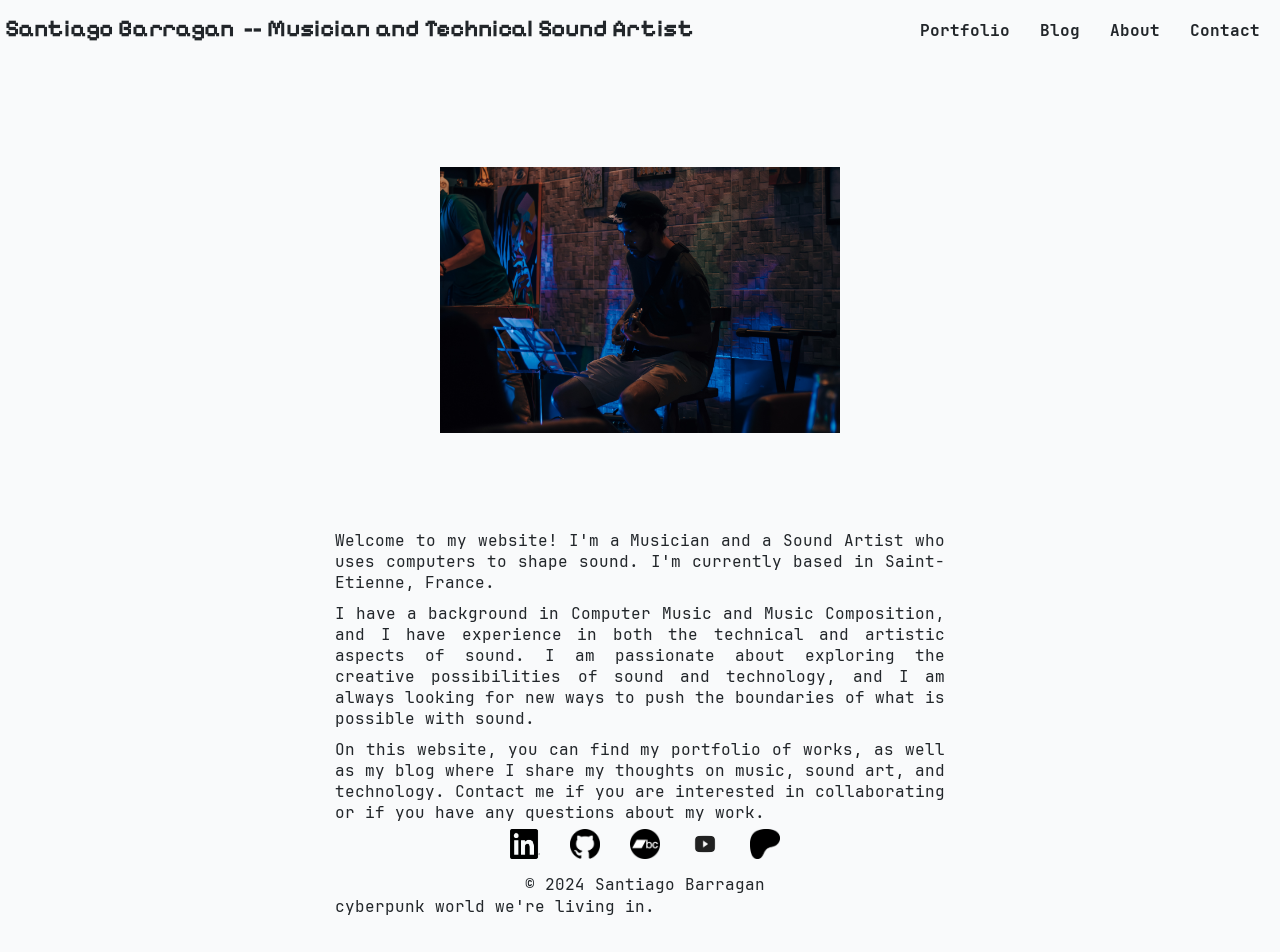
==== about.html @ c01d542a "first commit" ====
<!DOCTYPE html>
<html>
    <head>
        <title> Santiago Barragan </title>    
        <link href="style.css" type="text/css" rel="stylesheet" />
        <meta charset="UTF-8">
        <link rel="preconnect" href="https://fonts.googleapis.com">
        <link rel="preconnect" href="https://fonts.gstatic.com" crossorigin>
        <link href="https://fonts.googleapis.com/css2?family=Pixelify+Sans:wght@400..700&display=swap" rel="stylesheet">
    </head>
    <body>

        <header>
            <nav class="navbar">
                <div class="navdiv">
                    <div class="logo">
                        <h1><a href="index.html">Santiago Barragan</a></h1>
                        <h2> -- Musician and Technical Sound Artist</h2>
                    </div>

                    <ul class="navdiv2">
                        <li><a href="portfolio.html">Portfolio</a></li>
                        <li><a href="blog.html">Blog</a></li>
                        <li><a href="about.html">About</a></li>
                        <li><a href="contact.html">Contact</a></li>
                    </ul>
                </div>
            </nav>
        </header>
    <div class="aboutContainer">
        <div class="picture">
            <canvas id="profilePic" width="400" height="400"> </canvas>
            <script src="source/profilePic.js" type="text/javascript"> rel ="script"</script>
        </div>
        <div class="aboutText">
        <p> Welcome to my website! I'm a Musician and a Sound Artist who uses computers to shape sound. I'm currently based in Saint-Etienne, France. </p>
        <p> I have a background in Computer Music and Music Composition, and I have experience in both the technical and artistic aspects of sound. I am passionate about exploring the creative possibilities of sound and technology, and I am always looking for new ways to push the boundaries of what is possible with sound. </p>
        <p> On this website, you can find my portfolio of works, as well as my blog where I share my thoughts on music, sound art, and technology. Contact me if you are interested in collaborating or if you have any questions about my work. </p>
        <p> I'm the president of the Cosmonaut Collective, a group of tech artists who explores modern tools to create immersive experiences in which we share our stories about this new cyberpunk world we're living in.</p>
        </div>
    </div>

        <footer>
            <div class="footerIcons">
                <a href="https://www.linkedin.com/in/santiago-barrag%C3%A1n-282899205/" > <img src="img/linkedin-icon.png" alt="LinkedIn" /> </a>
                <a href="https://github.com/Snati1206" > <img src="img/github-icon.png" alt="GitHub" /> </a>
                <a href="https://bandcamp.com/snati1206" > <img src="img/bandcamp-icon.png" alt="Bandcamp" /> </a>
                <a href="https://www.youtube.com/@snati1206"><img src="img/youtube-icon.png" alt="YouTube" /> </a>
                <a href="https://patreon.com/snati1206?utm_medium=unknown&utm_source=join_link&utm_campaign=creatorshare_creator&utm_content=copyLink"><img src="img/patreon-icon.png" alt="Patreon" /> </a>
            </div>
           <a href="index.html"> &copy; 2024 Santiago Barragan </a>
        </footer>
    </body>
</html>
---- style.css ----
@font-face {
    font-family: "JetBrains Mono";
    src: url("fonts/JetBrainsMono-Regular.woff2") format("woff2");
    font-style: normal;
    font-weight: normal;
}

@font-face {
  font-family: "JetBrains Mono";
  src: url("fonts/JetBrainsMono-Italic.woff2") format("woff2");
  font-style: italic;
  font-weight: normal;
}

@font-face {
  font-family: "JetBrains Mono";
  src: url("fonts/JetBrainsMono-Bold.woff2") format("woff2");
  font-weight: 700;
  font-style: normal;
  font-weight: bold;
}

@font-face {
  font-family: "JetBrains Mono";
  src: url("fonts/JetBrainsMono-BoldItalic.woff2") format("woff2");
  font-weight: 700;
  font-style: italic;
  font-weight: bold;
}

/* bright-snow: hsla(210, 17%, 98%, 1);
alabaster-grey: hsla(210, 14%, 89%, 1);
iron-grey: hsla(210, 9%, 31%, 1);
carbon-black: hsla(210, 11%, 15%, 1); */

body {
    font-family: "JetBrains Mono", "Arial", sans-serif;
    margin: 0;
    background-color: hsla(210, 17%, 98%, 1);
    margin-top: 10px;
}

button {
    font-family: "JetBrains Mono", "Arial", sans-serif;
    background-color: hsla(210, 17%, 98%, 1) ;
    color: hsla(210, 11%, 15%, 1) ;
    border: none;
    padding: 10px 20px;
    transition: background-color 0.3s ease;
}

h1, h2, h3, p {
    font-family: "JetBrains Mono", "Arial", sans-serif;
    margin : 0;
    padding : 5px;
}

ul, li {
    list-style-type: none;
    display: inline-block;
    padding: 10px;
    margin: 0;
    text-align: left;
}

a {
    text-decoration: none;
    color: hsla(210, 11%, 15%, 1) ;
}

.logo h1, .logo h2 {
    font-family: "Pixelify Sans", "JetBrains Mono", "Arial", sans-serif;
}

.aboutContainer {
    display: flex;
    flex-direction: column;
    margin-top: 80px;
    align-items: center;
    padding: 20px;
}

.aboutText{
    font-family: "JetBrains Mono", "Arial", sans-serif;
    color: hsla(210, 11%, 15%, 1) ;
    padding: 10px;
    text-align: justify;
    margin-top: 10px;
    width: 50%;
}

.aboutText p {
    margin-bottom: 0 auto;
}

.navbar {
    font-family: "JetBrains Mono", "Arial", sans-serif;
    font-weight: bold;
}

.navdiv {
    padding: 0;
    display: flex;
    justify-content: space-between;
    align-items: baseline;
    background-color: hsla(210, 17%, 98%, 1);
    position: fixed;
    top: 0;
    width: 100%;    
    margin: 0 auto;

}

.navdiv2 li a {
    display: inline-block;
    transition: transform 0.2s ease;
}

.navdiv2 li a:hover {
    transform: scale(1.10);
    color: rgb(0, 0, 0);
}

.logo {
    display: flex;
    margin-top : 0;
    align-items: baseline;
    color: hsla(210, 11%, 15%, 1) ;
}

.embedMedia {

    margin-left: auto;
    margin-right: auto;
    margin-top: 20px;
    width: 70%;
}

footer {
    background-color: hsla(210, 17%, 98%, 1);
    padding: 5px;
    position: fixed;
    bottom: 0;
    width: 100%;
    text-align: center;
}

.footerIcons {
    display: flex;
    justify-content: center;
    gap: 30px;
    margin-bottom: 10px;
}

.footerIcons img {
    width: 30px;
    height: 30px;
    transition: transform 0.2s ease;
}

.footerIcons a:hover img {
    transform: scale(1.15);
}

canvas {
    background-color : hsla(210, 17%, 98%, 1);
}

.gridContainer {
    grid-template-columns: repeat(4,1fr);
    margin: 0 auto;
    margin-top: 15px;
    display: grid;
}

.gridContainer > div {
    margin: 0;
    background-color:  hsla(210, 14%, 89%, 1);
    padding: 0;
    transition: transform 0.2s ease;
}

.gridContainer > div > img{
    width: 100%;
}

.gridContainer > div > iframe{
    width: 100%;
}

.projectGrid div:hover{
    transform: scale(1.20);
}

.portfolioMain {
    display:inline-block;
}

.navFilter {
    display: flex;
    text-align: left;
    margin-top: 150px;
    background-color: rgba(249, 250, 251, 0.957);
    padding: 0;
    transition: transform 0.5 ease;
    transition: color 0.3 ease;
}

.navFilter > label input:hover {
    transform: scale(1.05);
    text-transform: uppercase;
    color: rgb(0, 0, 0);
}
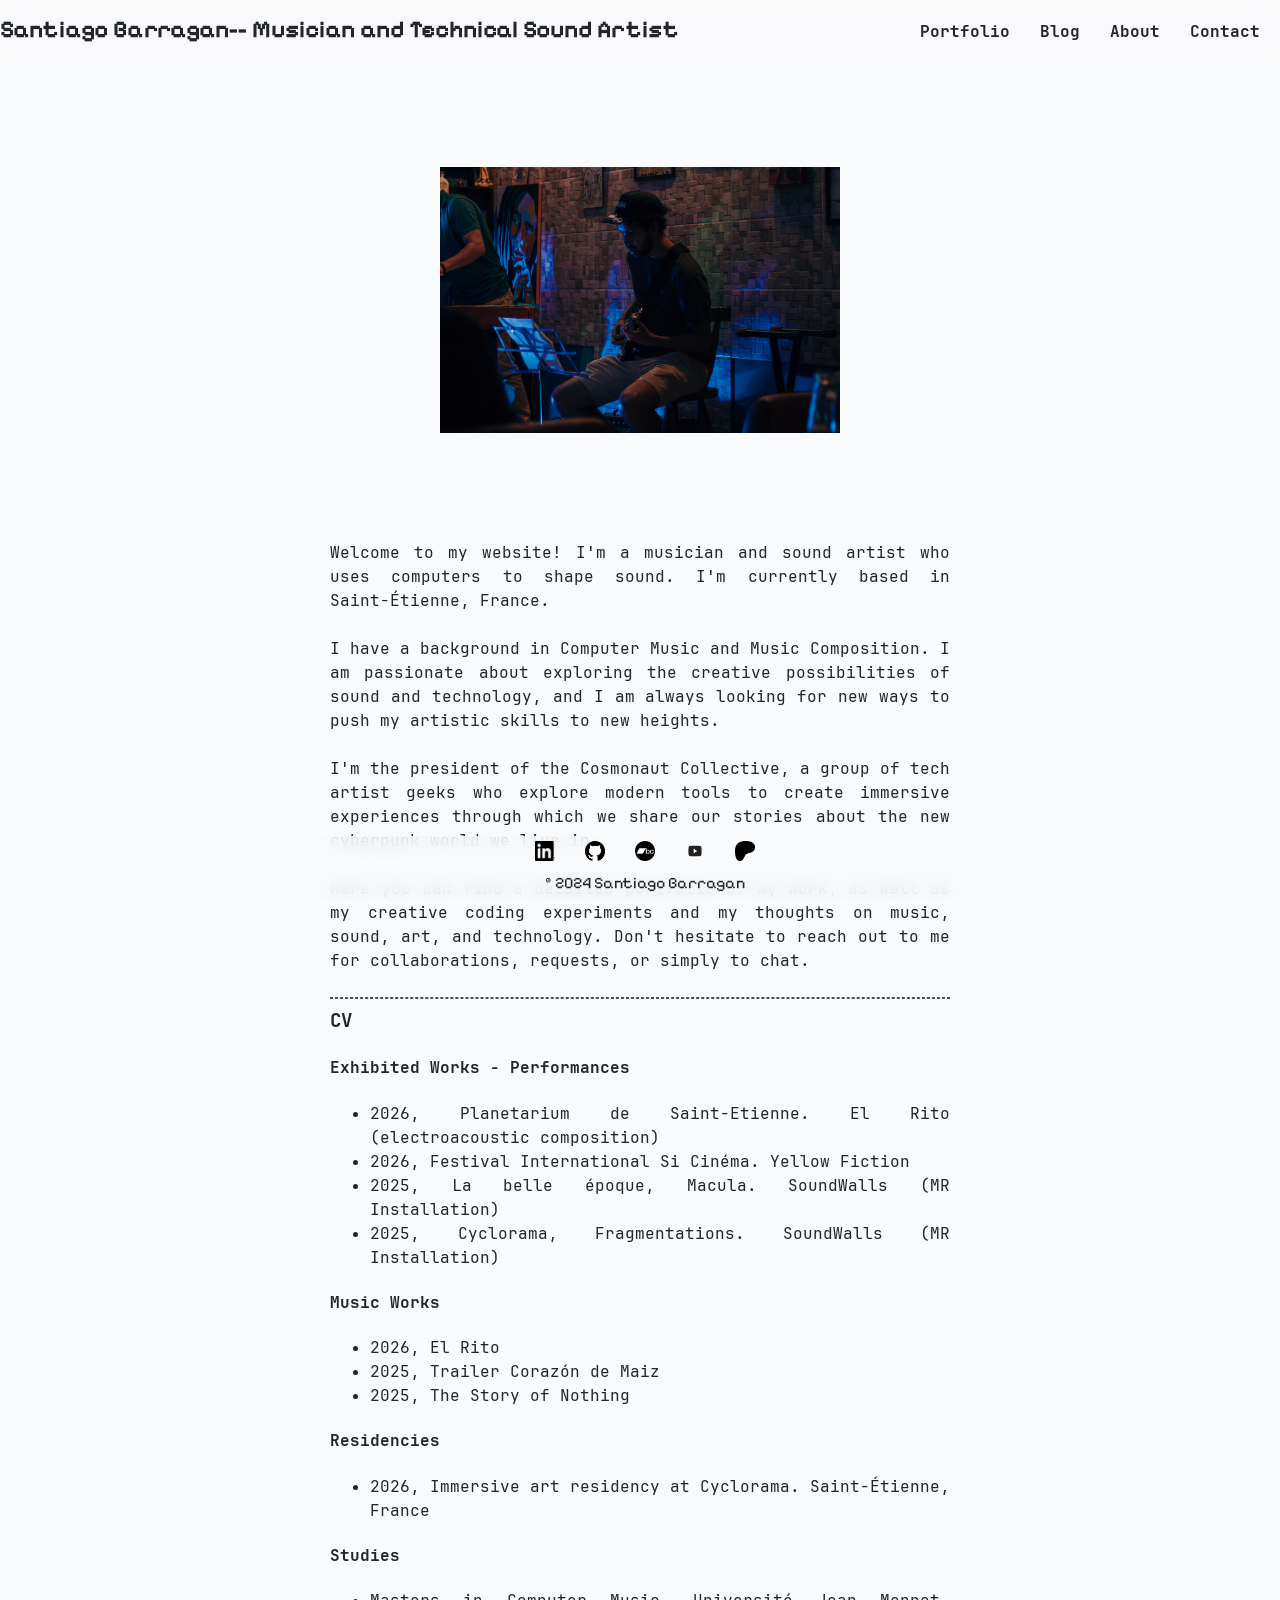
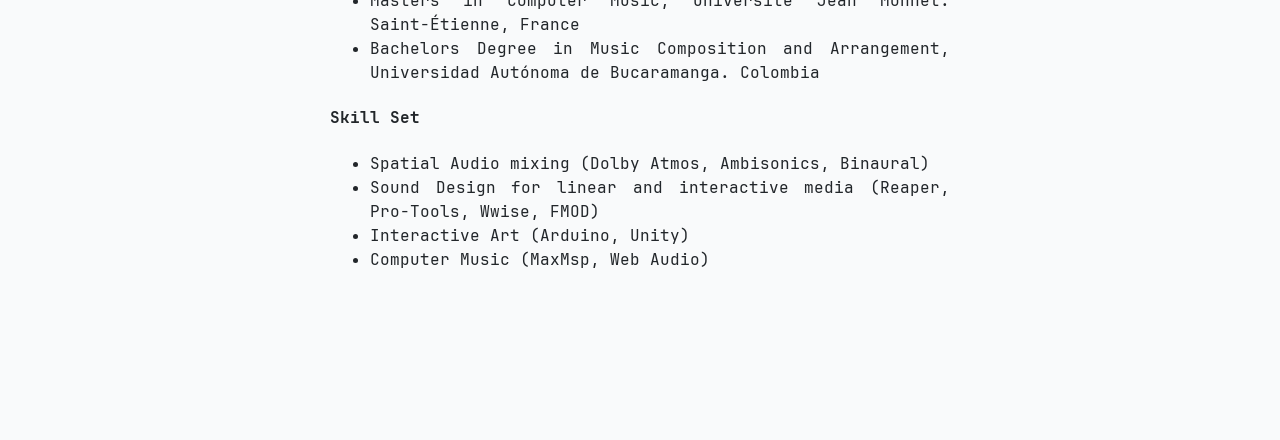
==== commit 3887d79e: "modified:   about.html 	modified:   contact.html 	modified:   source/source.js 	modified:   style.cs" ====
--- a/about.html
+++ b/about.html
@@ -33,10 +33,50 @@
             <script src="source/profilePic.js" type="text/javascript"> rel ="script"</script>
         </div>
         <div class="aboutText">
-        <p> Welcome to my website! I'm a Musician and a Sound Artist who uses computers to shape sound. I'm currently based in Saint-Etienne, France. </p>
-        <p> I have a background in Computer Music and Music Composition, and I have experience in both the technical and artistic aspects of sound. I am passionate about exploring the creative possibilities of sound and technology, and I am always looking for new ways to push the boundaries of what is possible with sound. </p>
-        <p> On this website, you can find my portfolio of works, as well as my blog where I share my thoughts on music, sound art, and technology. Contact me if you are interested in collaborating or if you have any questions about my work. </p>
-        <p> I'm the president of the Cosmonaut Collective, a group of tech artists who explores modern tools to create immersive experiences in which we share our stories about this new cyberpunk world we're living in.</p>
+        <p>Welcome to my website! I'm a musician and sound artist who uses computers to shape sound. I'm currently based in Saint-Étienne, France.</p>
+        <p>I have a background in Computer Music and Music Composition. I am passionate about exploring the creative possibilities of sound and technology, and I am always looking for new ways to push my artistic skills to new heights.</p>
+        <p>I'm the president of the Cosmonaut Collective, a group of tech artist geeks who explore modern tools to create immersive experiences through which we share our stories about the new cyberpunk world we live in.</p>
+        <p>Here you can find a detailed portfolio of my work, as well as my creative coding experiments and my thoughts on music, sound, art, and technology. Don't hesitate to reach out to me for collaborations, requests, or simply to chat.</p>
+        <hr>
+        <div class="CV">
+            <h3>CV</h3>
+            <h4>Exhibited Works - Performances</h4>
+            <ul id="exhibitionsList">
+                <li>2026, Planetarium de Saint-Etienne. El Rito (electroacoustic composition) </li>
+                <li>2026, Festival International Si Cinéma. Yellow Fiction </li>
+                <li>2025, La belle époque, Macula. SoundWalls (MR Installation) </li>
+                <li>2025, Cyclorama, Fragmentations. SoundWalls (MR Installation)</li>
+            </ul>
+            <h4>Music Works</h4>
+            <ul id="musicWorks">
+                <li>2026, El Rito</li>
+                <li>2025, Trailer Corazón de Maiz</li>
+                <li>2025, The Story of Nothing</li>
+            </ul>
+            <h4>Residencies</h4>
+            <ul class="residencies">
+                <li>2026, Immersive art residency at Cyclorama. Saint-Étienne, France</li>
+            </ul>
+            <h4>Studies</h4> 
+            <ul class="studies">
+                <li>Masters in Computer Music, Université Jean Monnet. Saint-Étienne, France</li>
+                <li>Bachelors Degree in Music Composition and Arrangement, Universidad Autónoma de Bucaramanga. Colombia</li>
+                
+            </ul>
+            <h4>Skill Set</h4>
+            <ul id="skills">
+                <li>Spatial Audio mixing (Dolby Atmos, Ambisonics, Binaural)</li>
+                <div></div>
+                <li>Sound Design for linear and interactive media (Reaper, Pro-Tools, Wwise, FMOD)</li>
+                <li>Interactive Art (Arduino, Unity)</li>
+                <li>Computer Music (MaxMsp, Web Audio)</li>
+            </ul>
+
+        </div>
+        <div>
+
+        </div>
+        <p></p>
         </div>
     </div>
 
--- a/style.css
+++ b/style.css
@@ -1,3 +1,5 @@
+
+
 @font-face {
     font-family: "JetBrains Mono";
     src: url("fonts/JetBrainsMono-Regular.woff2") format("woff2");
@@ -28,6 +30,14 @@
   font-weight: bold;
 }
 
+:root {
+    --primary-color: hsla(210, 11%, 15%, 1);
+    --secondary-color:hsla(210, 14%, 89%, 1);
+    --background-color:hsla(210, 17%, 98%, 1);
+    --text-color:hsla(210, 11%, 15%, 1);
+    --subtitle-color:hsla(210, 9%, 31%, 1);
+}
+
 /* bright-snow: hsla(210, 17%, 98%, 1);
 alabaster-grey: hsla(210, 14%, 89%, 1);
 iron-grey: hsla(210, 9%, 31%, 1);
@@ -36,26 +46,56 @@
 body {
     font-family: "JetBrains Mono", "Arial", sans-serif;
     margin: 0;
-    background-color: hsla(210, 17%, 98%, 1);
+    background-color: var(--background-color);
     margin-top: 10px;
+    line-height: 1.5;
+}
+
+hr {
+    border: 1px dashed var(--subtitle-color);
 }
 
 button {
     font-family: "JetBrains Mono", "Arial", sans-serif;
-    background-color: hsla(210, 17%, 98%, 1) ;
-    color: hsla(210, 11%, 15%, 1) ;
+    background-color: var(--background-color) ;
+    color: var(--text-color) ;
     border: none;
-    padding: 10px 20px;
     transition: background-color 0.3s ease;
 }
 
-h1, h2, h3, p {
+input {
+    visibility:hidden;
+}
+
+label {
+    cursor: pointer;
+}
+
+input:checked + label {
+    font-weight:bold;
+    transform: scale(1.10);
+    transition: 0.3s ease;
+}
+
+img {
+    display: block;
+    width: 100%;
+    height: auto;
+}
+
+h1, h2, h3 {
     font-family: "JetBrains Mono", "Arial", sans-serif;
     margin : 0;
-    padding : 5px;
-}
-
-ul, li {
+}
+
+p {
+    font-family: "JetBrains Mono", "Arial", sans-serif;
+    margin : 0;
+    margin-top: 1.5em;
+    margin-bottom: 1.5em;
+}
+
+.navdiv2, .navdiv2 li {
     list-style-type: none;
     display: inline-block;
     padding: 10px;
@@ -65,7 +105,7 @@
 
 a {
     text-decoration: none;
-    color: hsla(210, 11%, 15%, 1) ;
+    color: var(--text-color) ;
 }
 
 .logo h1, .logo h2 {
@@ -82,10 +122,10 @@
 
 .aboutText{
     font-family: "JetBrains Mono", "Arial", sans-serif;
-    color: hsla(210, 11%, 15%, 1) ;
-    padding: 10px;
+    color: var(--text-color) ;
     text-align: justify;
     margin-top: 10px;
+    margin-bottom:10%;
     width: 50%;
 }
 
@@ -103,11 +143,13 @@
     display: flex;
     justify-content: space-between;
     align-items: baseline;
-    background-color: hsla(210, 17%, 98%, 1);
+    background-color: rgba(249, 250, 251, 0.836);
+    backdrop-filter: blur(10px);
     position: fixed;
     top: 0;
     width: 100%;    
     margin: 0 auto;
+    z-index: 99;
 
 }
 
@@ -125,7 +167,7 @@
     display: flex;
     margin-top : 0;
     align-items: baseline;
-    color: hsla(210, 11%, 15%, 1) ;
+    color: var(--text-color) ;
 }
 
 .embedMedia {
@@ -137,11 +179,13 @@
 }
 
 footer {
-    background-color: hsla(210, 17%, 98%, 1);
+    background-color: rgba(249, 250, 251, 0.783);
+    backdrop-filter: blur(10px);
     padding: 5px;
     position: fixed;
     bottom: 0;
     width: 100%;
+    font-family: "Pixelify Sans", "JetBrains Mono", "Arial", sans-serif;
     text-align: center;
 }
 
@@ -153,38 +197,64 @@
 }
 
 .footerIcons img {
-    width: 30px;
-    height: 30px;
+    width: 20px;
+    height: 20px;
     transition: transform 0.2s ease;
 }
 
 .footerIcons a:hover img {
-    transform: scale(1.15);
+    transform: scale(1.40);
 }
 
 canvas {
-    background-color : hsla(210, 17%, 98%, 1);
-}
-
-.gridContainer {
-    grid-template-columns: repeat(4,1fr);
+    background-color : var(--background-color);
+}
+
+#portfolioContainer {
     margin: 0 auto;
-    margin-top: 15px;
     display: grid;
-}
-
-.gridContainer > div {
+    grid-template-columns: repeat(4, 1fr);
+    margin-bottom:10%;
+}
+
+#portfolioContainer div{
+    opacity: 0;
+}
+
+#portfolioContainer div.show{
+    opacity: 1;
+}
+
+#portfolioContainer div:nth-child(1) {
+  grid-column: span 1;
+}
+#portfolioContainer div:nth-child(2) {
+  grid-column: span 1;
+}
+#portfolioContainer div:nth-child(3) {
+  grid-column: span 1;
+}
+#portfolioContainer div:nth-child(5) {
+  grid-column: span 1;
+}
+#portfolioContainer div:nth-child(6) {
+  grid-row: span 2;
+}
+#portfolioContainer div:nth-child(7) {
+  grid-column: span 1;
+}
+
+#portfolioContainer > div {
     margin: 0;
-    background-color:  hsla(210, 14%, 89%, 1);
     padding: 0;
     transition: transform 0.2s ease;
 }
 
-.gridContainer > div > img{
-    width: 100%;
-}
-
-.gridContainer > div > iframe{
+#portfolioContainer > div > img{
+    width: 100%;
+}
+
+#portfolioContainer > div > iframe{
     width: 100%;
 }
 
@@ -200,6 +270,7 @@
     display: flex;
     text-align: left;
     margin-top: 150px;
+    margin-bottom: 10px;
     background-color: rgba(249, 250, 251, 0.957);
     padding: 0;
     transition: transform 0.5 ease;
@@ -212,3 +283,5 @@
     color: rgb(0, 0, 0);
 }
 
+
+
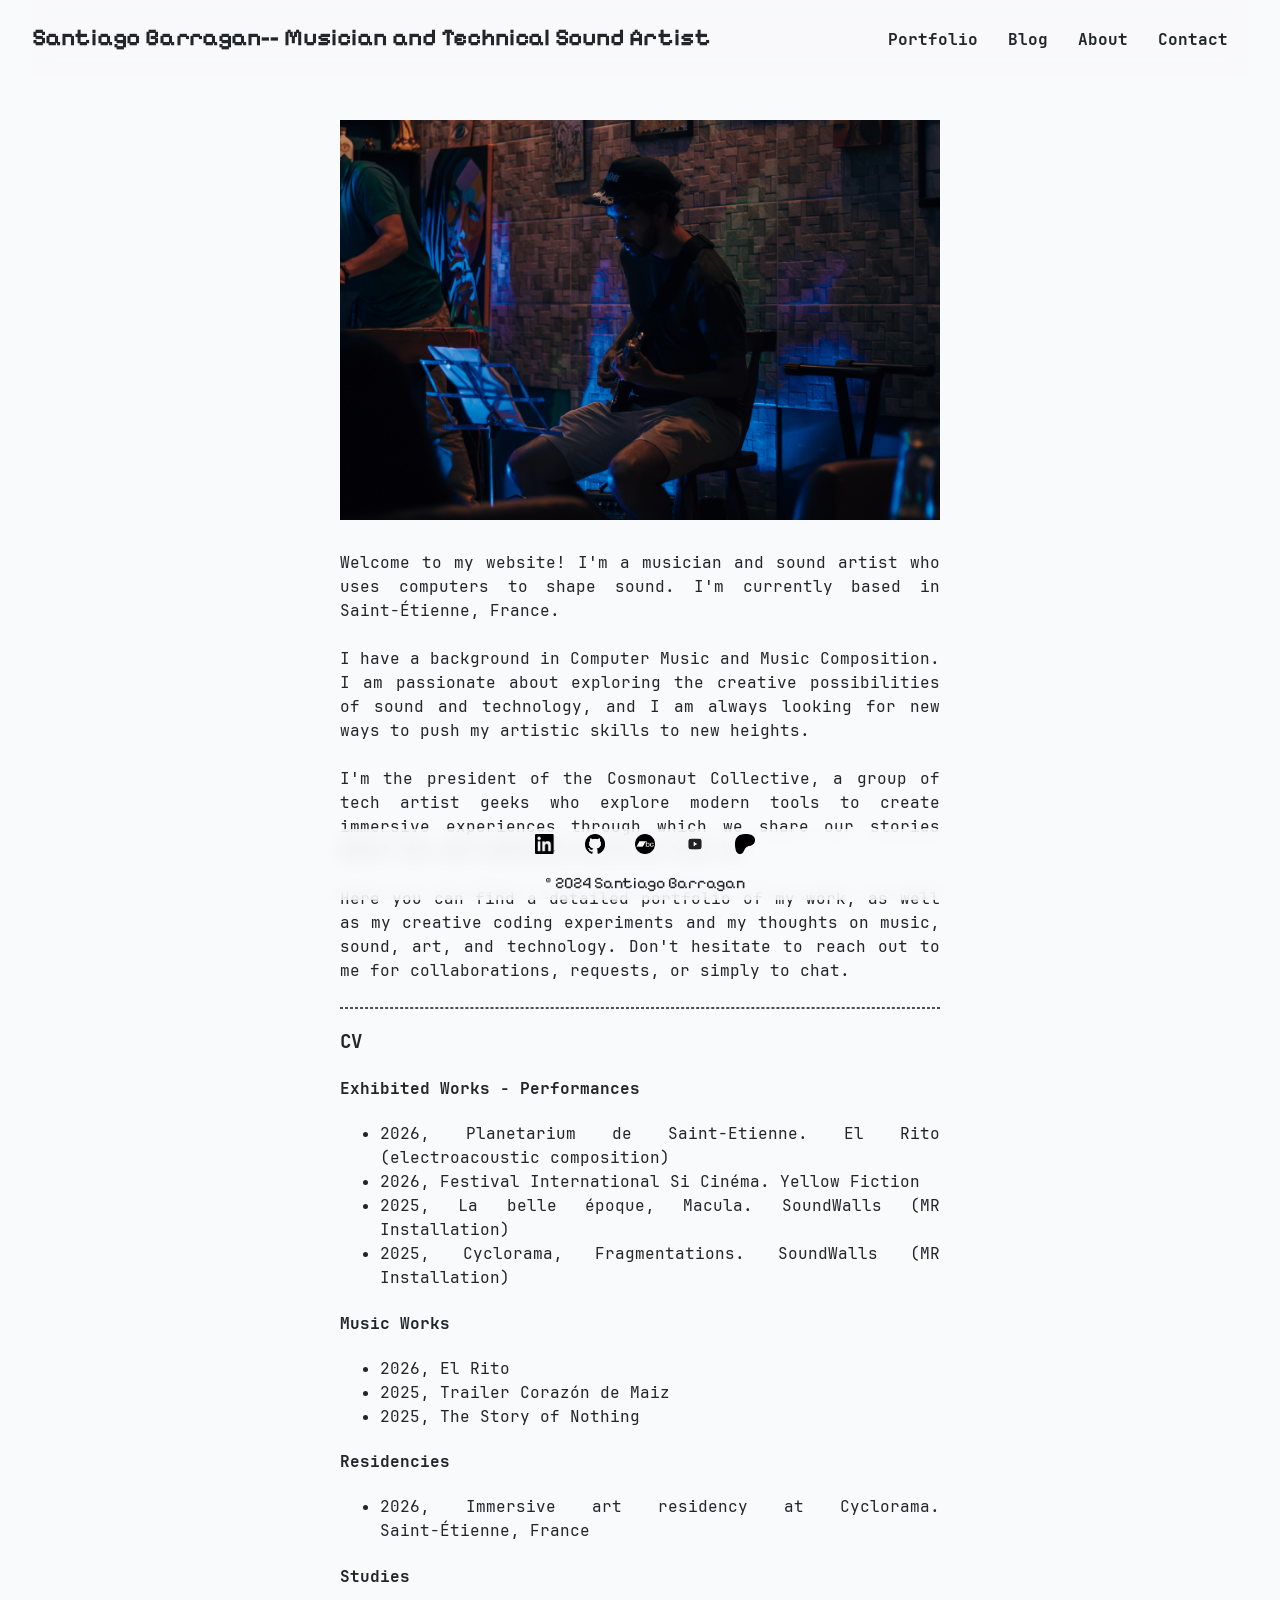
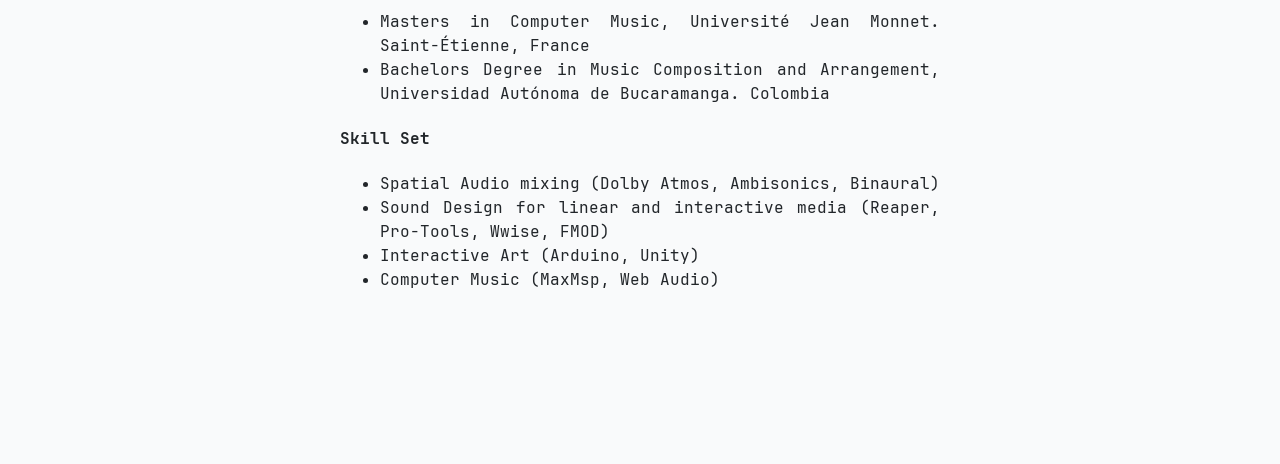
==== commit fb52d111: "modified:   about.html 	modified:   blog.html 	modified:   contact.html 	new file:   img/portfolio/g" ====
--- a/about.html
+++ b/about.html
@@ -4,6 +4,7 @@
         <title> Santiago Barragan </title>    
         <link href="style.css" type="text/css" rel="stylesheet" />
         <meta charset="UTF-8">
+        <meta name="viewport" content="width=device-width, initial-scale=1.0">
         <link rel="preconnect" href="https://fonts.googleapis.com">
         <link rel="preconnect" href="https://fonts.gstatic.com" crossorigin>
         <link href="https://fonts.googleapis.com/css2?family=Pixelify+Sans:wght@400..700&display=swap" rel="stylesheet">
@@ -29,8 +30,7 @@
         </header>
     <div class="aboutContainer">
         <div class="picture">
-            <canvas id="profilePic" width="400" height="400"> </canvas>
-            <script src="source/profilePic.js" type="text/javascript"> rel ="script"</script>
+            <img src="img/meImg/guitar.jpg"/>
         </div>
         <div class="aboutText">
         <p>Welcome to my website! I'm a musician and sound artist who uses computers to shape sound. I'm currently based in Saint-Étienne, France.</p>
--- a/style.css
+++ b/style.css
@@ -55,6 +55,7 @@
     border: 1px dashed var(--subtitle-color);
 }
 
+
 button {
     font-family: "JetBrains Mono", "Arial", sans-serif;
     background-color: var(--background-color) ;
@@ -78,19 +79,16 @@
 }
 
 img {
-    display: block;
     width: 100%;
     height: auto;
 }
 
 h1, h2, h3 {
     font-family: "JetBrains Mono", "Arial", sans-serif;
-    margin : 0;
 }
 
 p {
     font-family: "JetBrains Mono", "Arial", sans-serif;
-    margin : 0;
     margin-top: 1.5em;
     margin-bottom: 1.5em;
 }
@@ -115,18 +113,19 @@
 .aboutContainer {
     display: flex;
     flex-direction: column;
-    margin-top: 80px;
     align-items: center;
+    justify-content: center;
     padding: 20px;
+    width: min(50%, 800px);
+    margin: 100px auto 10%;
+    box-sizing: border-box;
 }
 
 .aboutText{
     font-family: "JetBrains Mono", "Arial", sans-serif;
     color: var(--text-color) ;
     text-align: justify;
-    margin-top: 10px;
-    margin-bottom:10%;
-    width: 50%;
+    width: 100%;
 }
 
 .aboutText p {
@@ -147,10 +146,12 @@
     backdrop-filter: blur(10px);
     position: fixed;
     top: 0;
-    width: 100%;    
+    left: 50%;
+    transform: translateX(-50%);
+    width: 95%;
     margin: 0 auto;
     z-index: 99;
-
+    box-sizing: border-box;
 }
 
 .navdiv2 li a {
@@ -171,12 +172,30 @@
 }
 
 .embedMedia {
-
-    margin-left: auto;
-    margin-right: auto;
+    width: 100%;
     margin-top: 20px;
-    width: 70%;
-}
+    margin-bottom: 20px;
+}
+
+.embedMedia iframe {
+    width: 100%;
+    max-width: 100%;
+    border: 0;
+}
+
+.indexContainer{
+    width: min(80%, 1100px);
+    align-items: center;
+    padding-top: 100px;
+    padding-bottom: 100px;
+    margin: 0 auto;
+}
+
+.indexSubtitles {
+    text-align: center;
+    margin: 0 auto 12px auto;
+}
+
 
 footer {
     background-color: rgba(249, 250, 251, 0.783);
@@ -225,24 +244,6 @@
     opacity: 1;
 }
 
-#portfolioContainer div:nth-child(1) {
-  grid-column: span 1;
-}
-#portfolioContainer div:nth-child(2) {
-  grid-column: span 1;
-}
-#portfolioContainer div:nth-child(3) {
-  grid-column: span 1;
-}
-#portfolioContainer div:nth-child(5) {
-  grid-column: span 1;
-}
-#portfolioContainer div:nth-child(6) {
-  grid-row: span 2;
-}
-#portfolioContainer div:nth-child(7) {
-  grid-column: span 1;
-}
 
 #portfolioContainer > div {
     margin: 0;
@@ -252,6 +253,8 @@
 
 #portfolioContainer > div > img{
     width: 100%;
+    height: 100%;
+    object-fit: cover;
 }
 
 #portfolioContainer > div > iframe{
@@ -265,13 +268,47 @@
 .portfolioMain {
     display:inline-block;
 }
+
+.item {
+    position: relative;
+    overflow: hidden;
+}
+
+.item img {
+    display: block;
+    width: 100%;
+    height: 100%;
+    object-fit: cover;
+}
+
+.spawnText {
+    position: absolute;
+    bottom: 0;
+    width: auto;
+    padding: 10px 14px;
+    margin: 0 auto;
+    color: var(--text-color);
+    background: var(--background-color);
+    border-radius: 4px 4px 0 0;
+    box-shadow: 0 -2px 14px rgba(0, 0, 0, 0.12);
+    opacity: 0;
+    pointer-events: none;
+    text-align: center;
+    z-index: 2;
+    transition: opacity 0.25s ease, transform 0.25s ease;
+}
+
+.item:hover .spawnText {
+    opacity: 1;
+}
+
 
 .navFilter {
     display: flex;
     text-align: left;
     margin-top: 150px;
     margin-bottom: 10px;
-    background-color: rgba(249, 250, 251, 0.957);
+    background-color: var(--background-color);
     padding: 0;
     transition: transform 0.5 ease;
     transition: color 0.3 ease;
@@ -283,5 +320,19 @@
     color: rgb(0, 0, 0);
 }
 
-
-
+@media (max-width: 480px) {
+
+}
+
+@media (min-width: 481px) {
+
+}
+
+@media (min-width: 601px) {
+
+}
+
+@media (max-width: 600px) {
+
+}
+
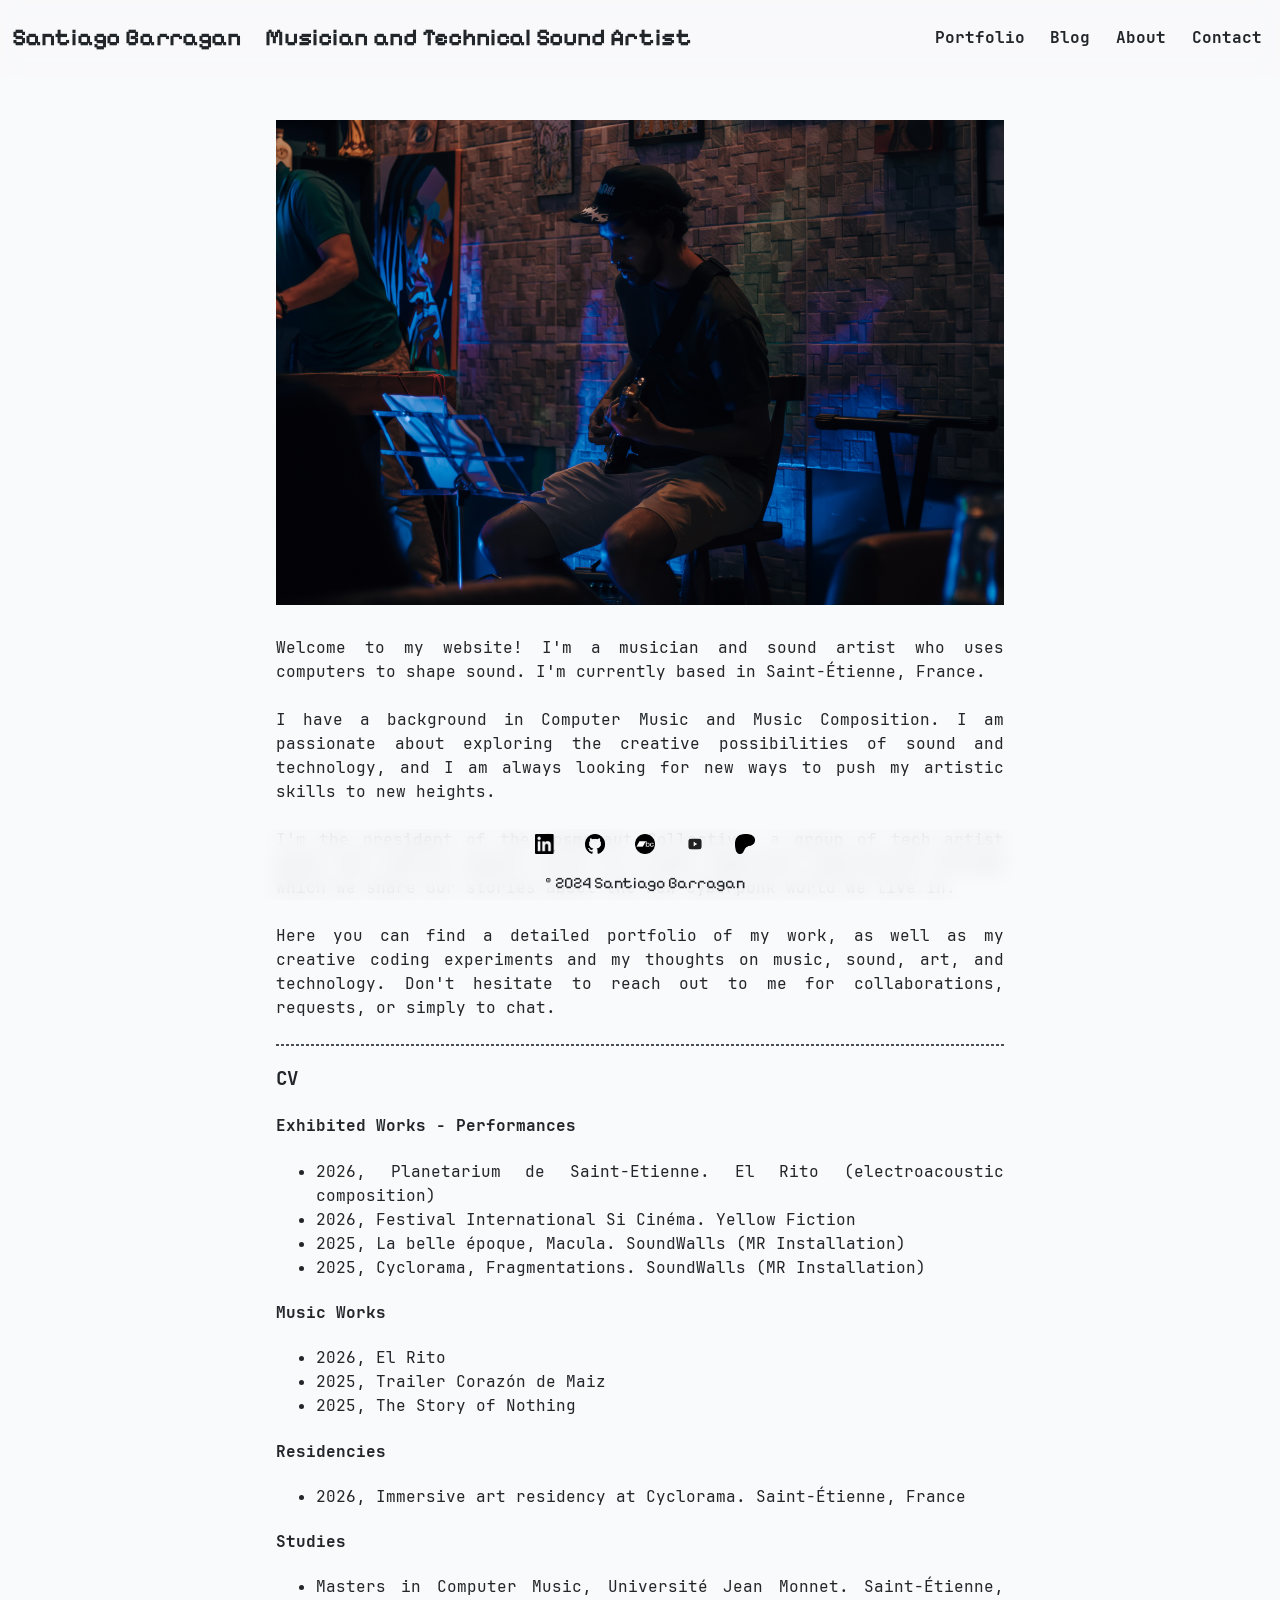
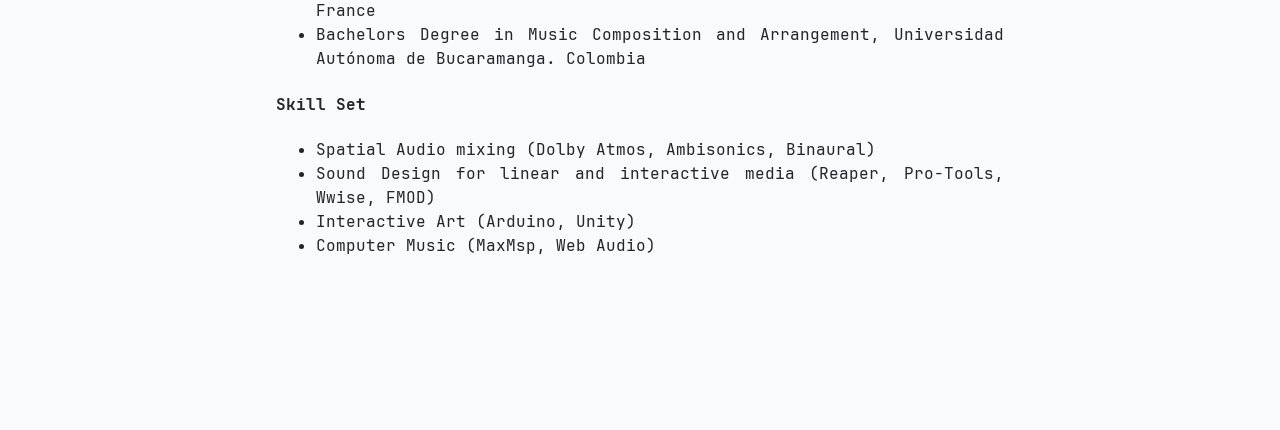
==== commit c3f29946: "first merge online" ====
--- a/about.html
+++ b/about.html
@@ -16,7 +16,7 @@
                 <div class="navdiv">
                     <div class="logo">
                         <h1><a href="index.html">Santiago Barragan</a></h1>
-                        <h2> -- Musician and Technical Sound Artist</h2>
+                        <h2>  Musician and Technical Sound Artist</h2>
                     </div>
 
                     <ul class="navdiv2">
--- a/style.css
+++ b/style.css
@@ -93,10 +93,23 @@
     margin-bottom: 1.5em;
 }
 
-.navdiv2, .navdiv2 li {
+.navdiv2 {
+    list-style-type: none;
+    display: flex;
+    align-items: center;
+    justify-content: center;
+    flex-wrap: wrap;
+    gap: clamp(0.25rem, 1.2vw, 0.8rem);
+    padding: 0;
+    margin: 0;
+    text-align: left;
+    max-width: 100%;
+}
+
+.navdiv2 li {
     list-style-type: none;
     display: inline-block;
-    padding: 10px;
+    padding: 0;
     margin: 0;
     text-align: left;
 }
@@ -138,24 +151,25 @@
 }
 
 .navdiv {
-    padding: 0;
+    padding: 0 12px;
     display: flex;
     justify-content: space-between;
-    align-items: baseline;
+    align-items: center;
+    flex-wrap: wrap;
     background-color: rgba(249, 250, 251, 0.836);
     backdrop-filter: blur(10px);
     position: fixed;
     top: 0;
-    left: 50%;
-    transform: translateX(-50%);
-    width: 95%;
+    width: 100%;
     margin: 0 auto;
     z-index: 99;
     box-sizing: border-box;
+    overflow-x: hidden;
 }
 
 .navdiv2 li a {
     display: inline-block;
+    padding: 0.2rem 0.4rem;
     transition: transform 0.2s ease;
 }
 
@@ -168,6 +182,7 @@
     display: flex;
     margin-top : 0;
     align-items: baseline;
+    gap: 1.5rem;
     color: var(--text-color) ;
 }
 
@@ -321,18 +336,177 @@
 }
 
 @media (max-width: 480px) {
-
-}
-
-@media (min-width: 481px) {
-
-}
-
-@media (min-width: 601px) {
-
-}
-
-@media (max-width: 600px) {
-
-}
-
+    body {
+        margin-top: 8px;
+    }
+
+    .navdiv {
+        flex-direction: column;
+        align-items: center;
+        justify-content: center;
+        padding: 10px 12px 8px;
+        gap: 6px;
+    }
+
+    .logo {
+        display: flex;
+        flex-direction: column;
+        align-items: center;
+        text-align: center;
+        margin-bottom: 2px;
+    }
+
+
+    .logo h2 {
+        display: none;
+    }
+
+    .navdiv2 {
+        display: flex;
+        justify-content: center;
+        align-items: center;
+        flex-wrap: wrap;
+        gap: 0.25rem 0.5rem;
+        margin: 0;
+        padding: 0;
+        width: 100%;
+        font-size: 0.95rem;
+    }
+
+    .navdiv2 li a {
+        padding: 0.15rem 0.3rem;
+    }
+
+    .navdiv2 li {
+        display: inline-block;
+        padding: 0;
+    }
+
+    .aboutContainer,
+    .indexContainer {
+        width: min(92%, 100%);
+        padding-top: 120px;
+        padding-bottom: 80px;
+    }
+
+    #portfolioContainer {
+        grid-template-columns: 1fr;
+    }
+
+    footer {
+        position: static;
+        padding: 10px 8px;
+    }
+
+    .footerIcons {
+        gap: 16px;
+        flex-wrap: wrap;
+    }
+}
+
+@media (min-width: 481px) and (max-width: 768px) {
+    .aboutContainer {
+        width: min(80%, 700px);
+    }
+
+    .indexContainer {
+        width: min(90%, 1000px);
+    }
+
+    #portfolioContainer {
+        grid-template-columns: repeat(2, 1fr);
+    }
+
+    .navdiv {
+        flex-direction: column;
+        align-items: center;
+        justify-content: center;
+        padding: 10px 16px 8px;
+        gap: 6px;
+    }
+
+    .logo {
+        display: flex;
+        flex-direction: column;
+        align-items: center;
+        text-align: center;
+        margin-bottom: 2px;
+    }
+
+    .logo h2 {
+        display: none;
+    }
+
+    .navdiv2 {
+        display: flex;
+        justify-content: center;
+        align-items: center;
+        flex-wrap: wrap;
+        gap: 0.3rem 0.6rem;
+        margin: 0;
+        padding: 0;
+        width: 100%;
+        font-size: 0.98rem;
+    }
+
+    .navdiv2 li a {
+        padding: 0.15rem 0.35rem;
+    }
+
+    .navdiv2 li {
+        display: inline-block;
+        padding: 0;
+    }
+}
+
+@media (min-width: 769px) and (max-width: 1024px) {
+    .aboutContainer {
+        width: min(70%, 800px);
+    }
+
+    .indexContainer {
+        width: min(85%, 1100px);
+    }
+
+    #portfolioContainer {
+        grid-template-columns: repeat(3, 1fr);
+    }
+
+    .logo h2 {
+    display: none;
+    }
+}
+
+@media (min-width: 1025px) and (max-width: 1140px) {
+    .aboutContainer {
+        width: min(60%, 900px);
+    }
+
+    .indexContainer {
+        width: min(80%, 1200px);
+    }
+
+    #portfolioContainer {
+        grid-template-columns: repeat(4, 1fr);
+    }
+
+    .logo h2 {
+    display: none;
+    }
+}
+
+@media (min-width: 1041px) {
+    .aboutContainer {
+        width: min(60%, 900px);
+    }
+
+    .indexContainer {
+        width: min(80%, 1200px);
+    }
+
+    #portfolioContainer {
+        grid-template-columns: repeat(4, 1fr);
+    }
+    
+}
+
